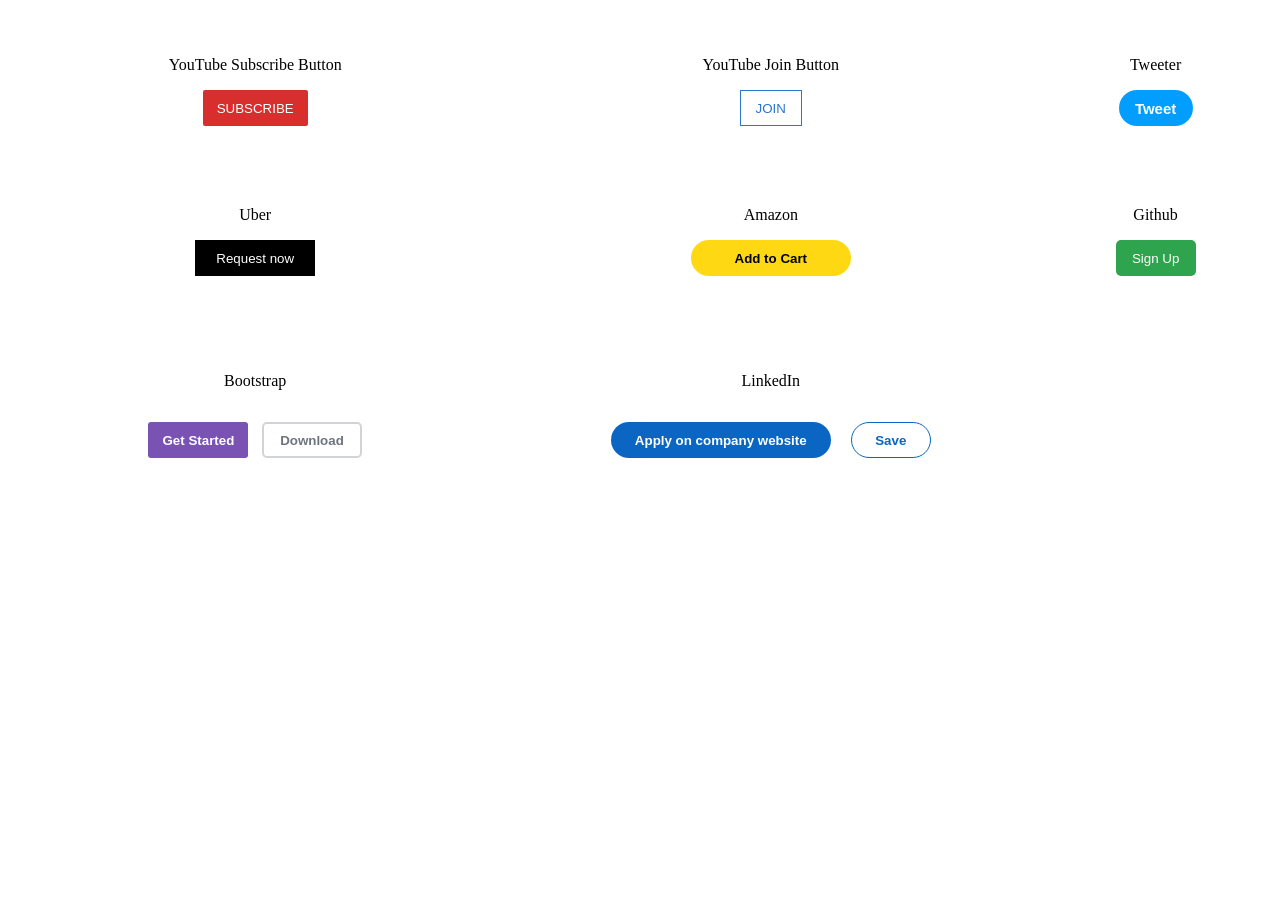
==== PRACTICE/HOVERS_TRANSITIONS/index.html @ 24a88ec1 "Added Hover & Transitions Study Material" ====
<!DOCTYPE html>
<html lang="en">
<head>
    <meta charset="UTF-8">
    <meta name="viewport" content="width=device-width, initial-scale=1.0">
    <link rel="stylesheet" href="style.css">
    <title>Hovers & Transitions</title>
</head>
<body>
    <!--Practice Button with Effects(Hover & Transitions) in CSS-->
    <div class="container">
        <div>
            <p>YouTube Subscribe Button</p>
            <button class="subscribe-button">SUBSCRIBE</button>
        </div>
        <div>
            <p>YouTube Join Button</p>
            <button class="join-button">JOIN</button>
        </div>
        <div>
            <p>Tweeter</p>
            <button class="tweet-button">Tweet</button>
        </div>
        <div>
            <p>Uber</p>
            <button class="uber-button">Request now</button>
        </div>
        <div>
            <p>Amazon</p>
            <button class="amazon-button">Add to Cart</button>
        </div>
        <div>
            <p>Github</p>
            <button class="github-button">Sign Up</button>
        </div>
        <div>
            <div>Bootstrap</div>
            <div>
                <div>
                    <button class="bootstrap-button1">Get Started</button>
                    <button class="bootstrap-button2">Download</button>
                </div>
            </div>
        </div>
        <div>
            <div>LinkedIn</div>
            <div>
                <button class="linkedIn-button1">Apply on company website</button>
                <button class="linkedIn-button2">Save</button>
            </div>
        </div>
    </div>
</body>
</html>
---- PRACTICE/HOVERS_TRANSITIONS/style.css ----
.container {
    display: grid;
    grid-template-columns: auto auto auto;
}

.container div {
    margin: 2rem;
    text-align: center;
}

.subscribe-button{
    background-color: rgba(211, 22, 22, 0.893);
    transition: opacity 0.2s;     /*To Smoothen the effect of the pseudoclass*/
    border-radius: 2px;
    height: 2.25rem;
    width: 6.563rem;
    cursor: pointer;
    color: white;
    border: none;
}

/*Decreases Opacity when hovered*/
.subscribe-button:hover {
    opacity: 0.7;
}

/*Decreases Opacity when clicked*/
.subscribe-button:active {
    opacity: 0.4;
}

.join-button {
    transition: background-color 0.2s, color 0.2s; /*To Smoothen the effect of the pseudoclass*/
    border: 1px solid rgb(41, 118, 211);
    color: rgb(41, 118, 211);
    background-color: white;
    font-weight: lighter;
    height: 2.25rem;
    width: 3.875rem;
    cursor: pointer;
}

/*Changes text color and background color when hovered*/
.join-button:hover {
    color: white;
    background-color: rgb(41, 118, 211);
}

/*Decreases Opacity when clicked*/
.join-button:active {
    opacity: 0.7;
}

.tweet-button{
    background-color: rgb(2, 158, 255);
    transform: box-shadow 0.2s;
    border-radius: 18px;
    font-weight: bold;
    height: 2.25rem;
    width: 4.625rem;
    font-size: 15px;
    cursor: pointer;
    color: white;
    border: none;
}

.tweet-button:hover {
    /*Adds Shadow:
     box-shadow: (x,y,blur), rgba "like normal rgb but the fourth(a) is for opacity*/
    box-shadow: 5px 5px 9px rgba(0, 0, 0, 0.18);  
}

.uber-button{
    background-color: black;
    transition: opacity 0.2s;
    cursor: pointer;
    height: 2.25rem;
    color: white;
    width: 7.5rem;
    border: none;
}

.uber-button:hover {
    opacity: 0.8;
}

.amazon-button{
    background-color: rgb(255, 216, 20);
    transition: background-color 0.2s;
    border-radius: 20px;
    font-weight: 550;
    cursor: pointer;
    height: 2.25rem;
    border: none;
    width: 10rem;
}

.amazon-button:hover {
    background-color: rgb(228, 192, 14)
}

.github-button{
    background-color: rgb(46, 164, 79);
    transition: box-shadow 0.2s;
    border-radius: 5px;
    color: white;
    cursor: pointer;
    height: 2.25rem;
    border: none;
    width:5rem;
}

.github-button:hover {
    box-shadow: 0 5px 10px rgba(0, 0, 0, 0.18);
}

.bootstrap-button1 {
    background-color: rgb(121, 82, 179);
    transition: background-color 0.2s;
    margin-right: 0.6rem;
    border-radius: 3px;
    font-weight: bold;
    height: 2.25rem;
    cursor: pointer;
    color: white;
    width: 6.25rem;
    border: none;
}

.bootstrap-button1:hover {
    background-color: rgb(109, 70, 168);
}

.bootstrap-button2 {
    border: 2px solid rgba(202, 206, 209, 0.87);
    transition: background-color 0.2s, color 0.2s, border 0.2s;
    color: rgb(108, 117, 125);
    background-color: white;
    border-radius: 5px;
    font-weight: bold;
    cursor: pointer;
    height: 2.25rem;
    width: 6.25rem;
}

.bootstrap-button2:hover {
    color: white;
    border: none;
    background-color: rgb(108, 117, 125);
}

.linkedIn-button1{
    background-color: rgb(10, 102, 194);
    transition: background-color 0.2s;
    border-radius: 50px;
    margin-right: 1rem;
    font-weight: bold;
    width: 13.75rem;
    height: 2.25rem;
    cursor: pointer;
    color: white;
    border: none;
}

.linkedIn-button1:hover {
    background-color: rgb(10, 83, 156);
}

.linkedIn-button2{
    border: 1px solid rgb(10, 102, 194);
    transition: background-color 0.1s, border-width 0.1s;
    color: rgb(10, 102, 194);
    background-color: white;
    border-radius: 50px;
    font-weight: bold;
    cursor: pointer;
    height: 2.25rem;
    width: 80px;
}

.linkedIn-button2:hover {
    background-color: rgb(227, 237, 244);
    border-width: 2px;
}
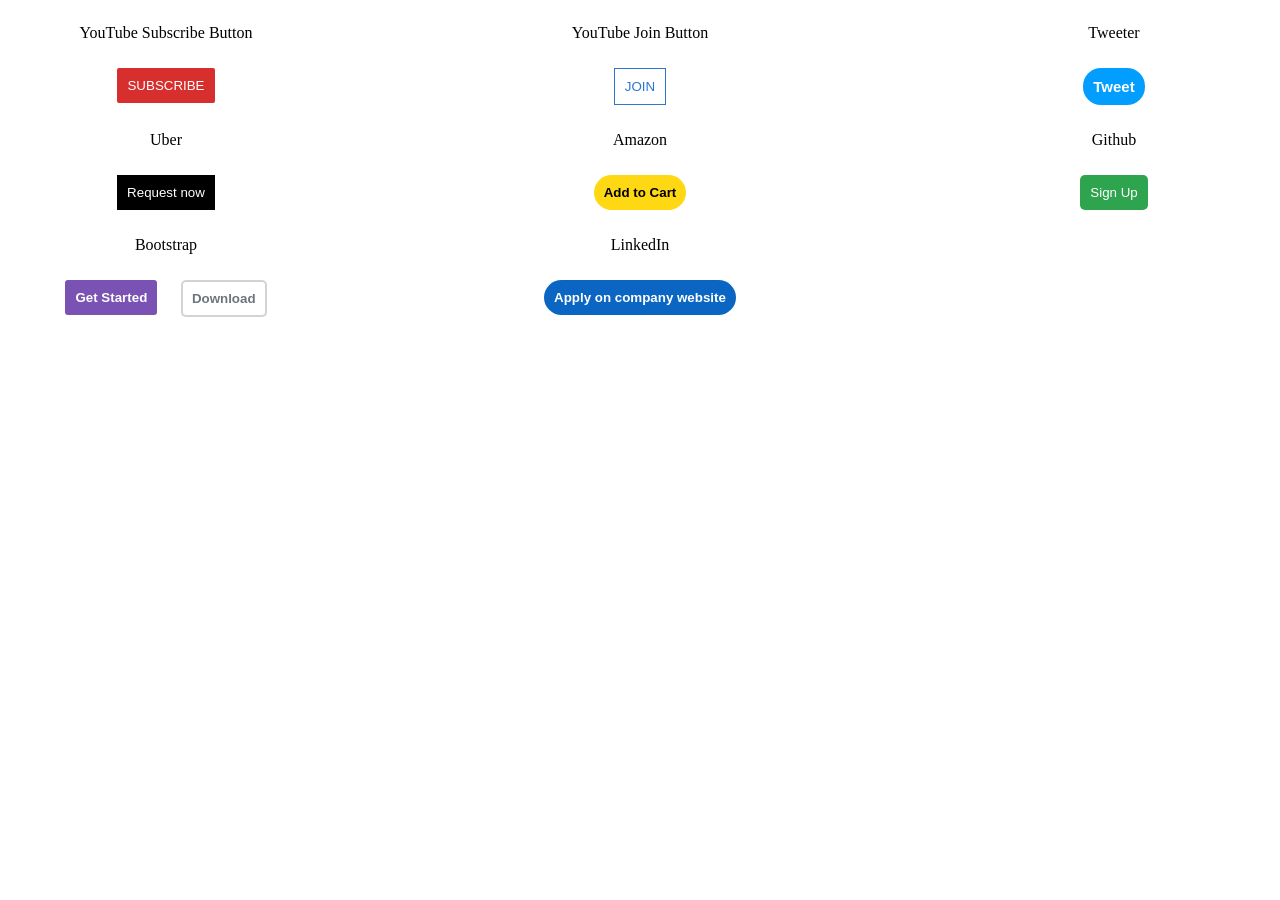
==== commit f3bde7f1: "Updated Code" ====
--- a/PRACTICE/HOVERS_TRANSITIONS/index.html
+++ b/PRACTICE/HOVERS_TRANSITIONS/index.html
@@ -1,11 +1,13 @@
 <!DOCTYPE html>
 <html lang="en">
+
 <head>
     <meta charset="UTF-8">
     <meta name="viewport" content="width=device-width, initial-scale=1.0">
     <link rel="stylesheet" href="style.css">
     <title>Hovers & Transitions</title>
 </head>
+
 <body>
     <!--Practice Button with Effects(Hover & Transitions) in CSS-->
     <div class="container">
@@ -34,21 +36,15 @@
             <button class="github-button">Sign Up</button>
         </div>
         <div>
-            <div>Bootstrap</div>
-            <div>
-                <div>
-                    <button class="bootstrap-button1">Get Started</button>
-                    <button class="bootstrap-button2">Download</button>
-                </div>
-            </div>
+            <p>Bootstrap</p>
+            <button class="bootstrap-button1">Get Started</button>
+            <button class="bootstrap-button2">Download</button>
         </div>
         <div>
-            <div>LinkedIn</div>
-            <div>
-                <button class="linkedIn-button1">Apply on company website</button>
-                <button class="linkedIn-button2">Save</button>
-            </div>
+            <p>LinkedIn</p>
+            <button class="linkedIn-button1">Apply on company website</button>
         </div>
     </div>
 </body>
+
 </html>
--- a/PRACTICE/HOVERS_TRANSITIONS/style.css
+++ b/PRACTICE/HOVERS_TRANSITIONS/style.css
@@ -1,10 +1,15 @@
+button {
+    margin: 10px;
+    padding: 10px;
+    vertical-align: top;
+}
+
 .container {
     display: grid;
-    grid-template-columns: auto auto auto;
+    grid-template-columns: 25% 50% 25% ;
 }
 
 .container div {
-    margin: 2rem;
     text-align: center;
 }
 
@@ -12,8 +17,7 @@
     background-color: rgba(211, 22, 22, 0.893);
     transition: opacity 0.2s;     /*To Smoothen the effect of the pseudoclass*/
     border-radius: 2px;
-    height: 2.25rem;
-    width: 6.563rem;
+    padding: 10px;
     cursor: pointer;
     color: white;
     border: none;
@@ -35,8 +39,6 @@
     color: rgb(41, 118, 211);
     background-color: white;
     font-weight: lighter;
-    height: 2.25rem;
-    width: 3.875rem;
     cursor: pointer;
 }
 
@@ -56,8 +58,6 @@
     transform: box-shadow 0.2s;
     border-radius: 18px;
     font-weight: bold;
-    height: 2.25rem;
-    width: 4.625rem;
     font-size: 15px;
     cursor: pointer;
     color: white;
@@ -74,9 +74,7 @@
     background-color: black;
     transition: opacity 0.2s;
     cursor: pointer;
-    height: 2.25rem;
     color: white;
-    width: 7.5rem;
     border: none;
 }
 
@@ -90,9 +88,7 @@
     border-radius: 20px;
     font-weight: 550;
     cursor: pointer;
-    height: 2.25rem;
     border: none;
-    width: 10rem;
 }
 
 .amazon-button:hover {
@@ -105,9 +101,7 @@
     border-radius: 5px;
     color: white;
     cursor: pointer;
-    height: 2.25rem;
     border: none;
-    width:5rem;
 }
 
 .github-button:hover {
@@ -120,10 +114,8 @@
     margin-right: 0.6rem;
     border-radius: 3px;
     font-weight: bold;
-    height: 2.25rem;
     cursor: pointer;
     color: white;
-    width: 6.25rem;
     border: none;
 }
 
@@ -133,19 +125,18 @@
 
 .bootstrap-button2 {
     border: 2px solid rgba(202, 206, 209, 0.87);
-    transition: background-color 0.2s, color 0.2s, border 0.2s;
+    transition: background-color 0.2s, color 0.2s;
     color: rgb(108, 117, 125);
     background-color: white;
     border-radius: 5px;
     font-weight: bold;
+    padding: 9px;
     cursor: pointer;
-    height: 2.25rem;
-    width: 6.25rem;
 }
 
 .bootstrap-button2:hover {
     color: white;
-    border: none;
+    border-color: transparent;      /* Change border color to transparent on hover */
     background-color: rgb(108, 117, 125);
 }
 
@@ -153,10 +144,7 @@
     background-color: rgb(10, 102, 194);
     transition: background-color 0.2s;
     border-radius: 50px;
-    margin-right: 1rem;
     font-weight: bold;
-    width: 13.75rem;
-    height: 2.25rem;
     cursor: pointer;
     color: white;
     border: none;
@@ -165,21 +153,3 @@
 .linkedIn-button1:hover {
     background-color: rgb(10, 83, 156);
 }
-
-.linkedIn-button2{
-    border: 1px solid rgb(10, 102, 194);
-    transition: background-color 0.1s, border-width 0.1s;
-    color: rgb(10, 102, 194);
-    background-color: white;
-    border-radius: 50px;
-    font-weight: bold;
-    cursor: pointer;
-    height: 2.25rem;
-    width: 80px;
-}
-
-.linkedIn-button2:hover {
-    background-color: rgb(227, 237, 244);
-    border-width: 2px;
-}
-
